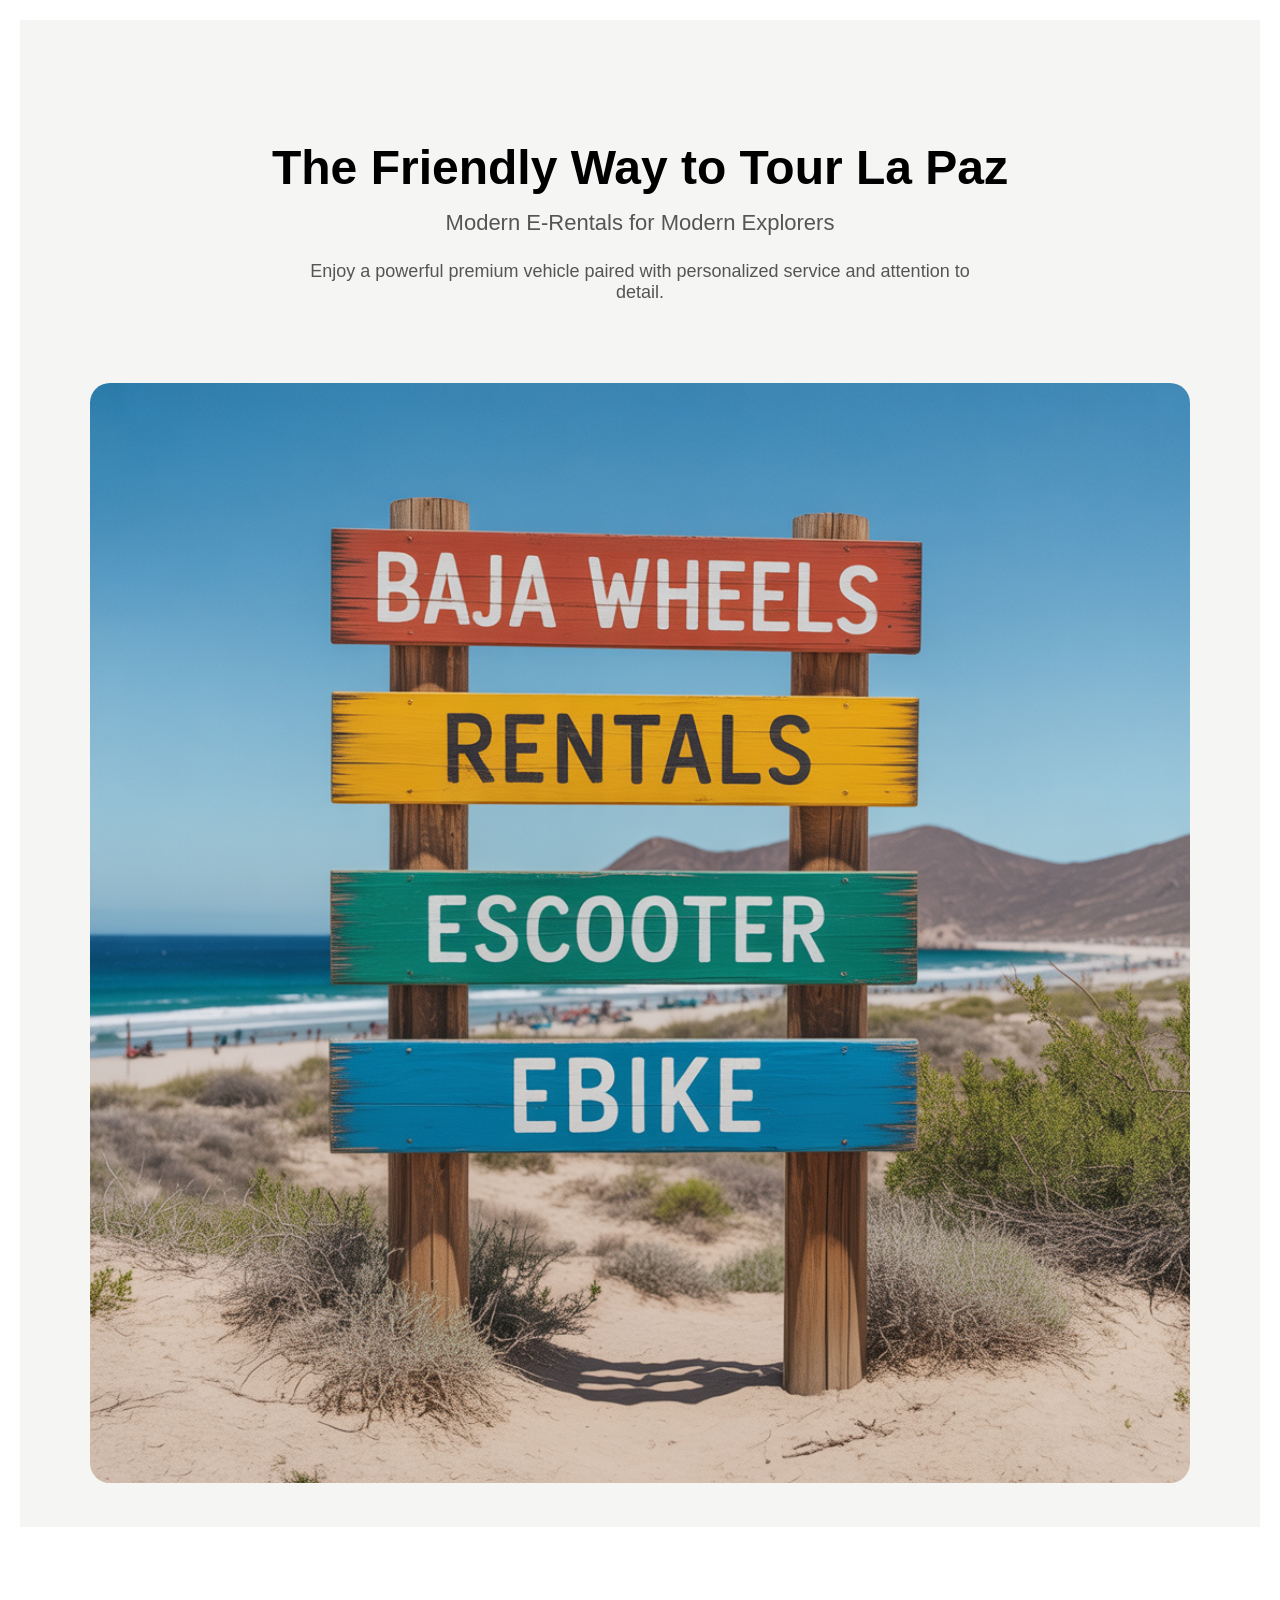
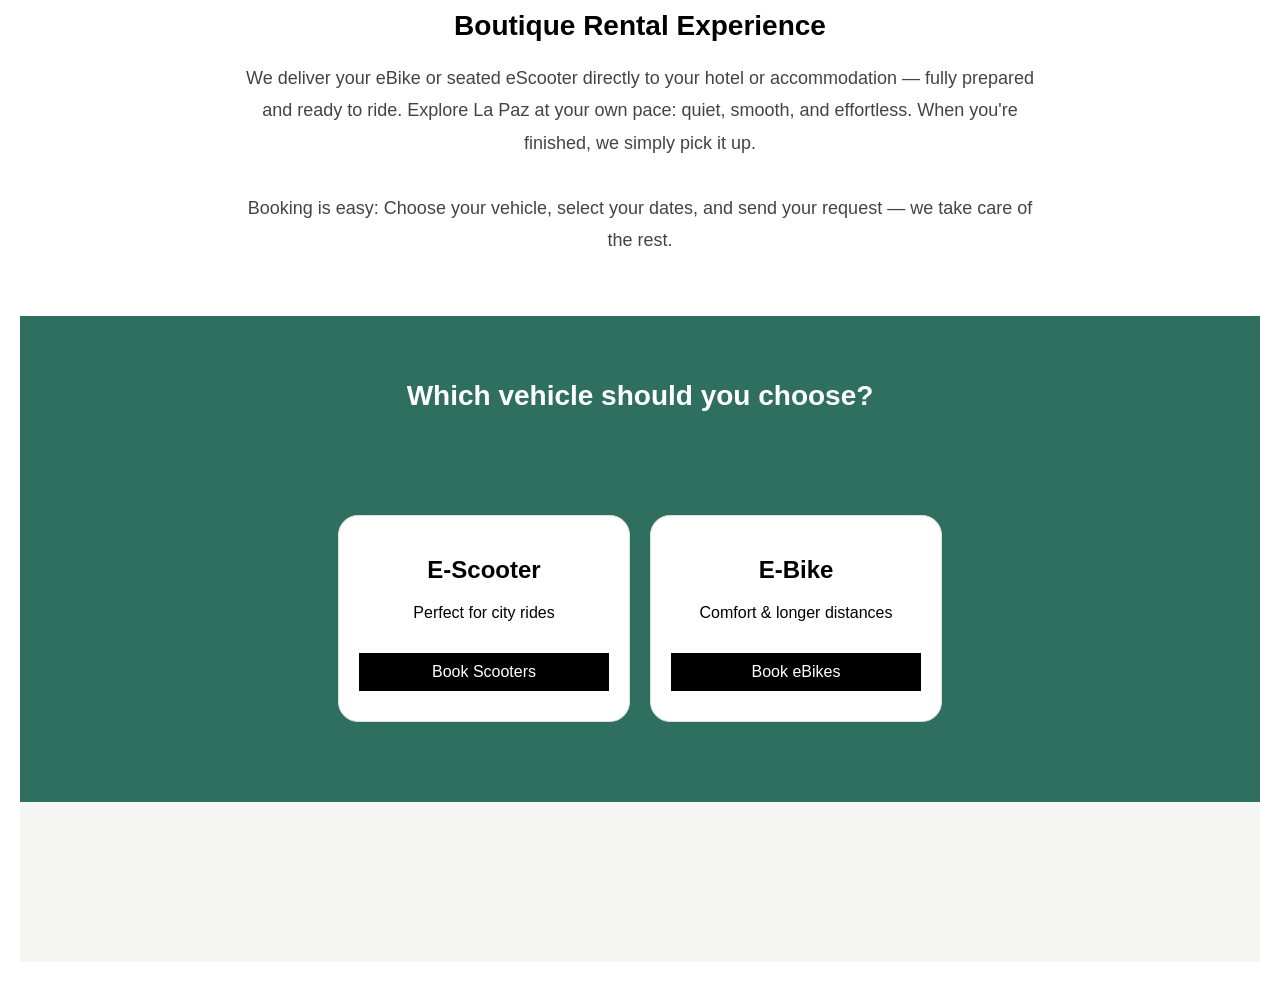
==== index.html @ d3796b8e "Add files via upload" ====
<!DOCTYPE html>
<html>
<head>



  <meta charset="UTF-8">
  <title>Scooter & E-Bike Rental</title>
  <meta name="viewport" content="width=device-width, initial-scale=1">

  

<style>
    body {     
      background: white;
      color: black;
      font-family: Arial, sans-serif;
      margin: 0;
      padding: 20px;
    }

    h1 {
      text-align: center;
    }

    .cards {
      display: flex;
      gap: 20px;
      flex-wrap: wrap;
      justify-content: center;
    }

    .card {
      border: 1px solid #ddd;
      padding: 20px;
      width: 250px;
      cursor: pointer;
      text-align: center;
      transition: 0.2s;
    }

    .card:hover {
      box-shadow: 0 5px 15px rgba(0,0,0,0.1);
    }

    .hidden {
      display: none;
    }

    input, select, button {
      width: 100%;
      padding: 10px;
      margin: 10px 0;
      font-size: 16px;
    }

    button {
      background: black;
      color: white;
      border: none;
      cursor: pointer;
    }

    #totalPrice {
      font-size: 22px;
      font-weight: bold;
      text-align: center;
      margin-top: 15px;
    }

    .info-text {
      font-size: 14px;
      margin-top: -5px;
    }
  </style>
</head>

<body>

<!-- HERO SECTION -->
<section style="text-align:center; padding:80px 20px 40px 20px; background:#f5f5f3;">

  <h1 style="font-size:48px; margin-bottom:15px;" data-i18n="header_line1">
    The Friendly Way to Tour La Paz
  </h1>

  <div style="font-size:22px; color:#555; margin-bottom:25px;" data-i18n="header_line2">
    Modern Mobility for Modern Explorers
  </div>

  <div style="max-width:700px; margin:0 auto; font-size:18px; color:#555;">
    Enjoy a powerful premium vehicle paired with personalized service and attention to detail.
  </div>

</section>


<!-- IMAGE SECTION -->
<section style="padding:40px 20px; background:#f5f5f3;">
  <div style="max-width:1100px; margin:0 auto;">
    <img src="Holzschilder.jpg"
         style="width:100%; border-radius:20px;">
  </div>
</section>


<!-- BOUTIQUE TEXT SECTION -->
<section style="text-align:center; padding:60px 20px;">

  <h2 style="font-size:28px; margin-bottom:20px;">
    Boutique Rental Experience
  </h2>

  <div style="max-width:800px; margin:0 auto; line-height:1.8; font-size:18px; color:#444;">

    We deliver your eBike or seated eScooter directly to your hotel or accommodation — fully prepared and ready to ride. Explore La Paz at your own pace: quiet, smooth, and effortless. When you're finished, we simply pick it up.
    <br><br>
    Booking is easy: Choose your vehicle, select your dates, and send your request — we take care of the rest.

  </div>

</section>


<!-- VEHICLE SECTION TITLE -->
<section style="background:#2f6f5f; padding:40px 20px;">
  <h2 style="text-align:center; color:white; font-size:28px;">
    Which vehicle should you choose?
  </h2>
</section>


<!-- VEHICLE CARDS -->
<section style="background:#2f6f5f; padding:40px 20px 80px 20px;">

  <div id="vehicleSelection" class="cards">

    <div class="card" onclick="selectVehicle('Scooter')" style="background:white; border-radius:20px;">
      <h2 data-i18n="scooter_title"></h2>
      <p data-i18n="scooter_desc"></p>
      <button style="margin-top:15px;">Book Scooters</button>
    </div>

    <div class="card" onclick="selectVehicle('eBike')" style="background:white; border-radius:20px;">
      <h2 data-i18n="ebike_title"></h2>
      <p data-i18n="ebike_desc"></p>
      <button style="margin-top:15px;">Book eBikes</button>
    </div>

  </div>

</section>


<!-- BOOKING SECTION (UNVERÄNDERT – FUNKTIONALITÄT BLEIBT) -->
<section style="padding:80px 20px; background:#f5f5f3;">

  <div id="bookingSection" class="hidden" style="max-width:600px; margin:0 auto;">

    <h2 id="vehicleTitle" style="text-align:center;"></h2>

    <label data-i18n="label_name"></label>
    <input type="text" id="customerName" required>

    <label data-i18n="label_start"></label>
    <input type="date" id="startDate">

    <label data-i18n="label_end"></label>
    <input type="date" id="endDate">

    <label data-i18n="label_quantity"></label>
    <input type="number" id="quantity" value="1" min="1">

    <label data-i18n="label_delivery"></label>
    <select id="deliveryZone"></select>

    <p class="info-text" data-i18n="delivery_info"></p>

    <div id="totalPrice">$0</div>

    <button id="whatsappBtn" onclick="sendWhatsApp()" data-i18n="btn_whatsapp"></button>

  </div>

</section>


<script src="app.js"></script>

</body>

<script src="app.js"></script>

</body>
</html>
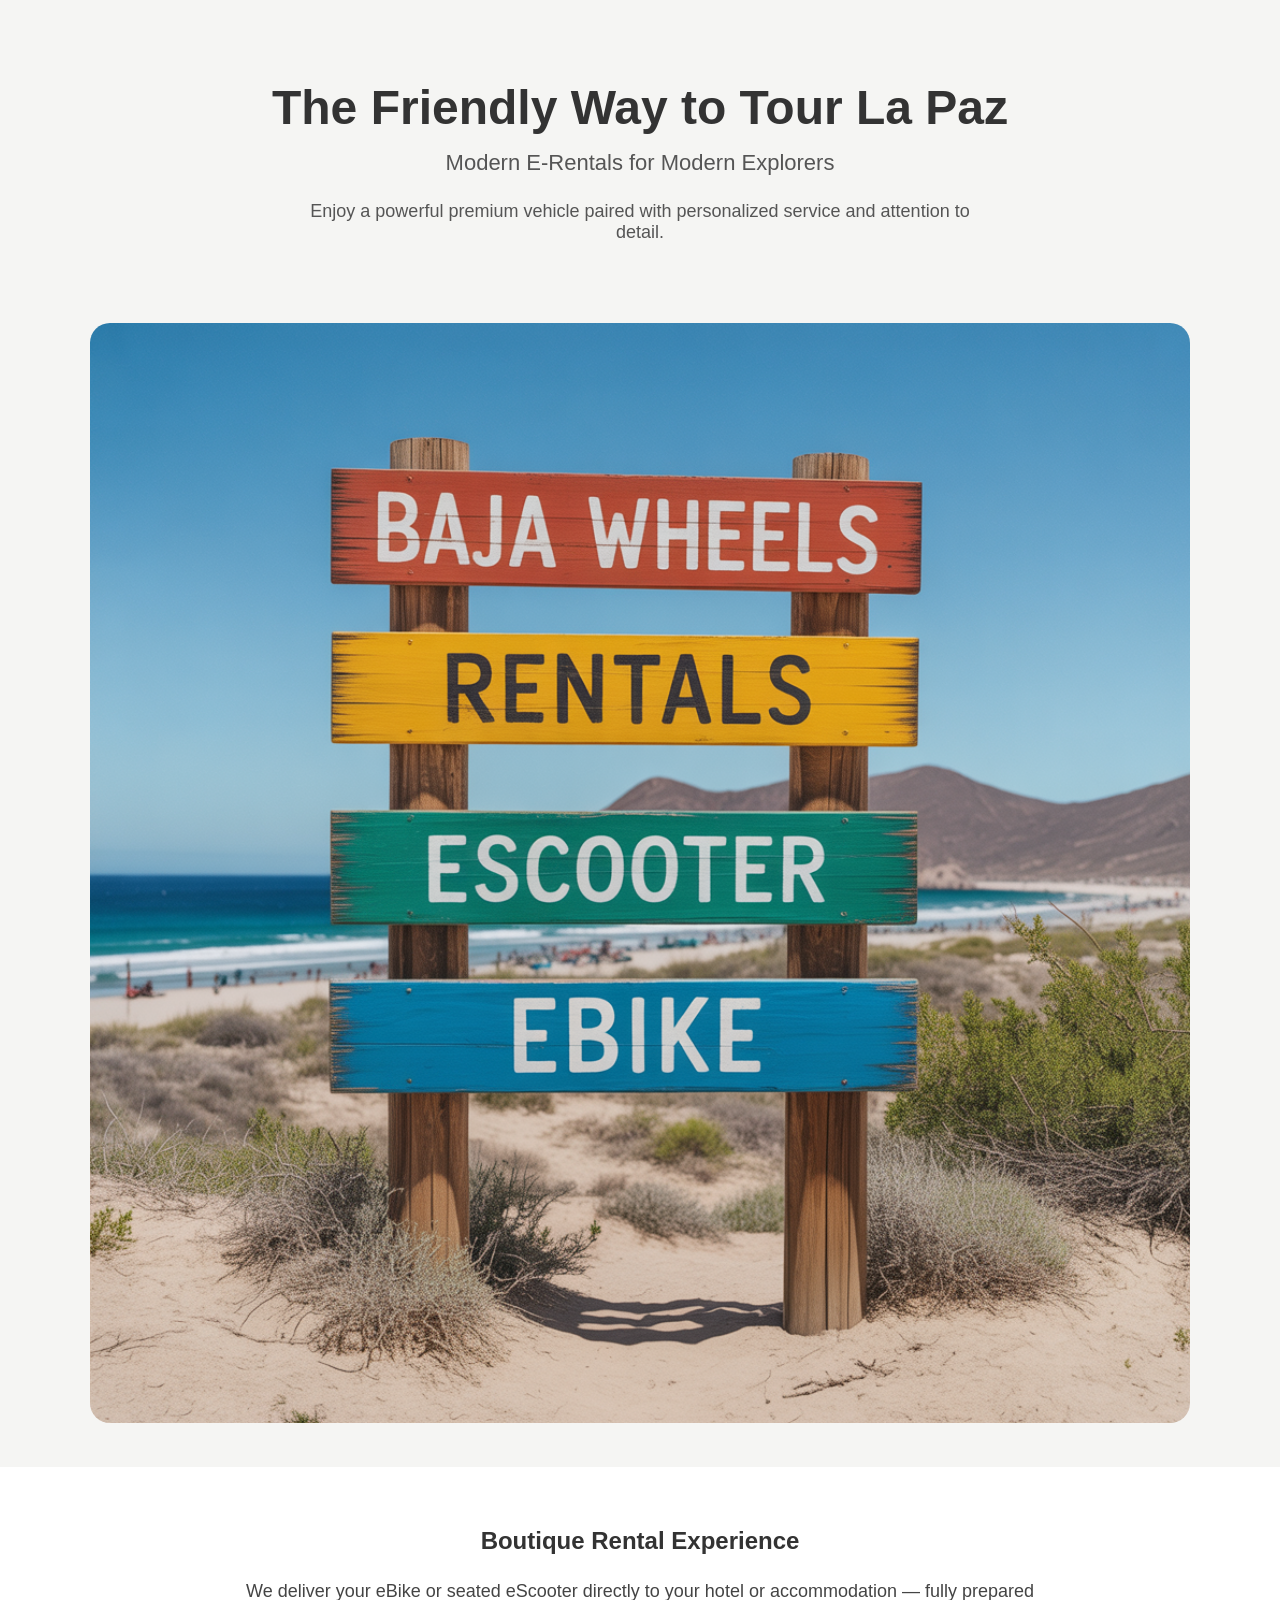
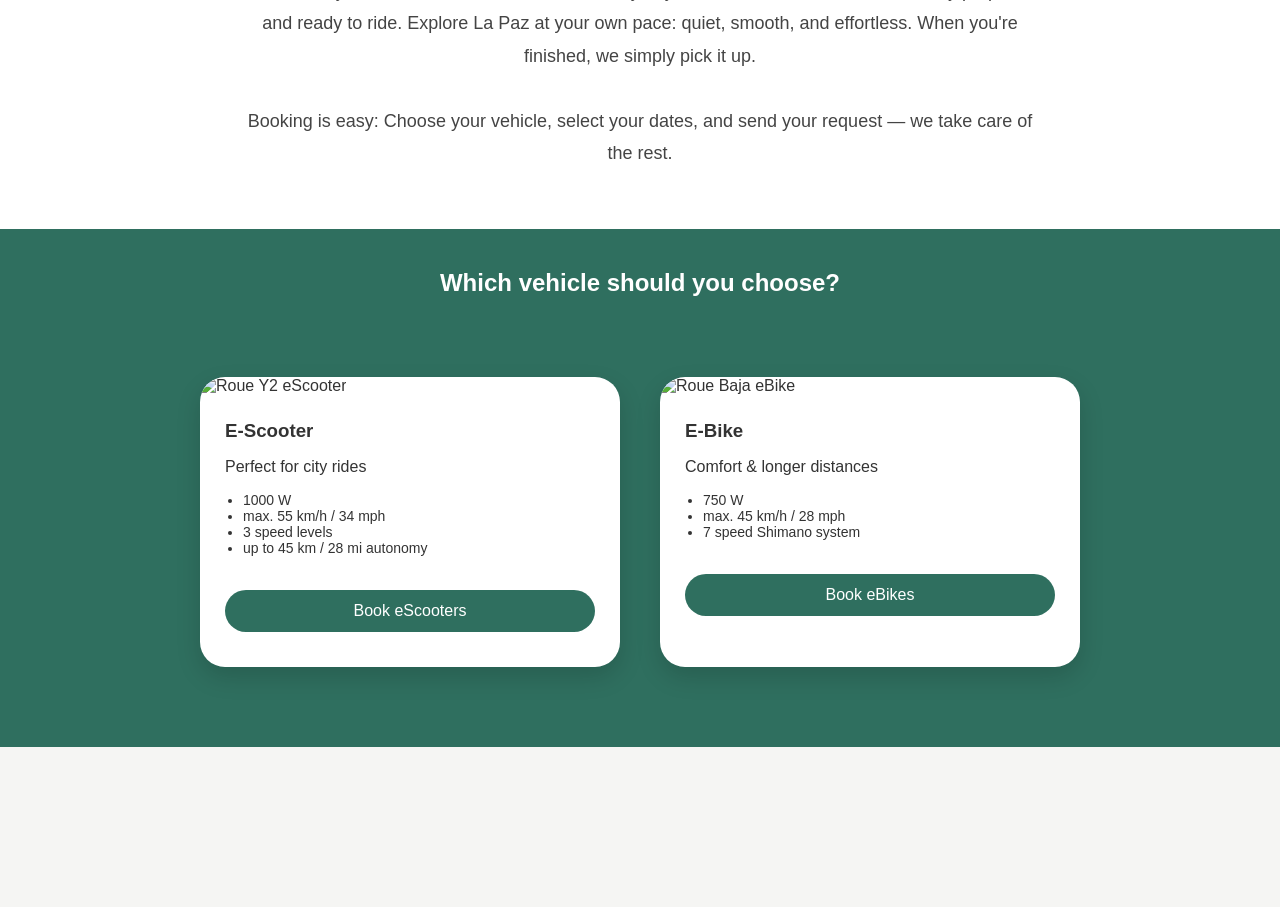
==== commit f2b721a5: "Add files via upload" ====
--- a/index.html
+++ b/index.html
@@ -1,163 +1,113 @@
 <!DOCTYPE html>
-<html>
+<html lang="en">
 <head>
-
-
-
   <meta charset="UTF-8">
   <title>Scooter & E-Bike Rental</title>
-  <meta name="viewport" content="width=device-width, initial-scale=1">
+  <meta name="viewport" content="width=device-width, initial-scale=1.0">
 
-  
-
-<style>
-    body {     
-      background: white;
-      color: black;
-      font-family: Arial, sans-serif;
-      margin: 0;
-      padding: 20px;
-    }
-
-    h1 {
-      text-align: center;
-    }
-
-    .cards {
-      display: flex;
-      gap: 20px;
-      flex-wrap: wrap;
-      justify-content: center;
-    }
-
-    .card {
-      border: 1px solid #ddd;
-      padding: 20px;
-      width: 250px;
-      cursor: pointer;
-      text-align: center;
-      transition: 0.2s;
-    }
-
-    .card:hover {
-      box-shadow: 0 5px 15px rgba(0,0,0,0.1);
-    }
-
-    .hidden {
-      display: none;
-    }
-
-    input, select, button {
-      width: 100%;
-      padding: 10px;
-      margin: 10px 0;
-      font-size: 16px;
-    }
-
-    button {
-      background: black;
-      color: white;
-      border: none;
-      cursor: pointer;
-    }
-
-    #totalPrice {
-      font-size: 22px;
-      font-weight: bold;
-      text-align: center;
-      margin-top: 15px;
-    }
-
-    .info-text {
-      font-size: 14px;
-      margin-top: -5px;
-    }
-  </style>
+  <!-- EXTERNAL STYLESHEET -->
+  <link rel="stylesheet" href="style.css">
 </head>
 
 <body>
 
 <!-- HERO SECTION -->
-<section style="text-align:center; padding:80px 20px 40px 20px; background:#f5f5f3;">
-
-  <h1 style="font-size:48px; margin-bottom:15px;" data-i18n="header_line1">
+<section class="hero">
+  <h1 data-i18n="header_line1">
     The Friendly Way to Tour La Paz
   </h1>
 
-  <div style="font-size:22px; color:#555; margin-bottom:25px;" data-i18n="header_line2">
+  <div class="hero-subtitle" data-i18n="header_line2">
     Modern Mobility for Modern Explorers
   </div>
 
-  <div style="max-width:700px; margin:0 auto; font-size:18px; color:#555;">
+  <p class="hero-text">
     Enjoy a powerful premium vehicle paired with personalized service and attention to detail.
-  </div>
-
+  </p>
 </section>
 
 
 <!-- IMAGE SECTION -->
-<section style="padding:40px 20px; background:#f5f5f3;">
-  <div style="max-width:1100px; margin:0 auto;">
-    <img src="Holzschilder.jpg"
-         style="width:100%; border-radius:20px;">
+<section class="image-section">
+  <div class="image-container">
+    <img src="Holzschilder.jpg" alt="La Paz Signs">
   </div>
 </section>
 
 
-<!-- BOUTIQUE TEXT SECTION -->
-<section style="text-align:center; padding:60px 20px;">
+<!-- BOUTIQUE TEXT -->
+<section class="boutique">
+  <h2>Boutique Rental Experience</h2>
 
-  <h2 style="font-size:28px; margin-bottom:20px;">
-    Boutique Rental Experience
-  </h2>
-
-  <div style="max-width:800px; margin:0 auto; line-height:1.8; font-size:18px; color:#444;">
-
+  <div class="boutique-text">
     We deliver your eBike or seated eScooter directly to your hotel or accommodation — fully prepared and ready to ride. Explore La Paz at your own pace: quiet, smooth, and effortless. When you're finished, we simply pick it up.
     <br><br>
     Booking is easy: Choose your vehicle, select your dates, and send your request — we take care of the rest.
-
   </div>
-
 </section>
 
 
-<!-- VEHICLE SECTION TITLE -->
-<section style="background:#2f6f5f; padding:40px 20px;">
-  <h2 style="text-align:center; color:white; font-size:28px;">
-    Which vehicle should you choose?
-  </h2>
+<!-- VEHICLE TITLE -->
+<section class="vehicle-title">
+  <h2>Which vehicle should you choose?</h2>
 </section>
 
 
 <!-- VEHICLE CARDS -->
-<section style="background:#2f6f5f; padding:40px 20px 80px 20px;">
+<section class="vehicle-section">
 
   <div id="vehicleSelection" class="cards">
 
-    <div class="card" onclick="selectVehicle('Scooter')" style="background:white; border-radius:20px;">
-      <h2 data-i18n="scooter_title"></h2>
-      <p data-i18n="scooter_desc"></p>
-      <button style="margin-top:15px;">Book Scooters</button>
+    <!-- SCOOTER -->
+    <div class="modern-card" onclick="selectVehicle('Scooter')">
+
+      <img src="Roue_Y2.jpg" alt="Roue Y2 eScooter" class="card-image">
+
+      <div class="card-content">
+        <h3 data-i18n="scooter_title"></h3>
+        <p data-i18n="scooter_desc"></p>
+
+        <ul class="specs">
+          <li>1000 W</li>
+          <li>max. 55 km/h / 34 mph</li>
+          <li>3 speed levels</li>
+          <li>up to 45 km / 28 mi autonomy</li>
+        </ul>
+
+        <button class="green-btn">Book eScooters</button>
+      </div>
     </div>
 
-    <div class="card" onclick="selectVehicle('eBike')" style="background:white; border-radius:20px;">
-      <h2 data-i18n="ebike_title"></h2>
-      <p data-i18n="ebike_desc"></p>
-      <button style="margin-top:15px;">Book eBikes</button>
+
+    <!-- EBIKE -->
+    <div class="modern-card" onclick="selectVehicle('eBike')">
+
+      <img src="Roue_Baja.jpg" alt="Roue Baja eBike" class="card-image">
+
+      <div class="card-content">
+        <h3 data-i18n="ebike_title"></h3>
+        <p data-i18n="ebike_desc"></p>
+
+        <ul class="specs">
+          <li>750 W</li>
+          <li>max. 45 km/h / 28 mph</li>
+          <li>7 speed Shimano system</li>
+        </ul>
+
+        <button class="green-btn">Book eBikes</button>
+      </div>
     </div>
 
   </div>
-
 </section>
 
 
-<!-- BOOKING SECTION (UNVERÄNDERT – FUNKTIONALITÄT BLEIBT) -->
-<section style="padding:80px 20px; background:#f5f5f3;">
+<!-- BOOKING SECTION -->
+<section class="booking-section">
 
-  <div id="bookingSection" class="hidden" style="max-width:600px; margin:0 auto;">
+  <div id="bookingSection" class="booking-container hidden">
 
-    <h2 id="vehicleTitle" style="text-align:center;"></h2>
+    <h2 id="vehicleTitle"></h2>
 
     <label data-i18n="label_name"></label>
     <input type="text" id="customerName" required>
@@ -178,16 +128,10 @@
 
     <div id="totalPrice">$0</div>
 
-    <button id="whatsappBtn" onclick="sendWhatsApp()" data-i18n="btn_whatsapp"></button>
+    <button onclick="sendWhatsApp()" data-i18n="btn_whatsapp"></button>
 
   </div>
-
 </section>
-
-
-<script src="app.js"></script>
-
-</body>
 
 <script src="app.js"></script>
 
--- a/style.css
+++ b/style.css
@@ -0,0 +1,196 @@
+/* GENERAL */
+body {
+  margin: 0;
+  font-family: Arial, sans-serif;
+  background: white;
+  color: #333;
+}
+
+h1, h2 {
+  margin: 0;
+}
+
+/* HERO */
+.hero {
+  text-align: center;
+  padding: 80px 20px 40px;
+  background: #f5f5f3;
+}
+
+.hero h1 {
+  font-size: 48px;
+  margin-bottom: 15px;
+}
+
+.hero-subtitle {
+  font-size: 22px;
+  color: #555;
+  margin-bottom: 25px;
+}
+
+.hero-text {
+  max-width: 700px;
+  margin: 0 auto;
+  font-size: 18px;
+  color: #555;
+}
+
+/* IMAGE */
+.image-section {
+  padding: 40px 20px;
+  background: #f5f5f3;
+}
+
+.image-container {
+  max-width: 1100px;
+  margin: 0 auto;
+}
+
+.image-container img {
+  width: 100%;
+  border-radius: 20px;
+}
+
+/* BOUTIQUE */
+.boutique {
+  text-align: center;
+  padding: 60px 20px;
+}
+
+.boutique-text {
+  max-width: 800px;
+  margin: 20px auto 0;
+  line-height: 1.8;
+  font-size: 18px;
+  color: #444;
+}
+
+/* VEHICLE SECTION */
+.vehicle-title {
+  background: #2f6f5f;
+  padding: 40px 20px;
+  text-align: center;
+  color: white;
+}
+
+.vehicle-section {
+  background: #2f6f5f;
+  padding: 40px 20px 80px;
+}
+
+/* CARDS */
+.cards {
+  display: flex;
+  gap: 40px;
+  flex-wrap: wrap;
+  justify-content: center;
+}
+
+.modern-card {
+  background: white;
+  border-radius: 25px;
+  overflow: hidden;
+  width: 420px;
+  box-shadow: 0 10px 25px rgba(0,0,0,0.15);
+  transition: 0.3s ease;
+  cursor: pointer;
+}
+
+.modern-card:hover {
+  transform: translateY(-6px);
+}
+
+.card-image {
+  width: 100%;
+  height: 260px;
+  object-fit: cover;
+}
+
+.card-content {
+  padding: 25px;
+}
+
+.card-content h3 {
+  margin-top: 0;
+  margin-bottom: 10px;
+}
+
+.specs {
+  padding-left: 18px;
+  font-size: 14px;
+}
+
+.green-btn {
+  background: #2f6f5f;
+  color: white;
+  border: none;
+  padding: 12px 20px;
+  border-radius: 25px;
+  margin-top: 20px;
+  cursor: pointer;
+}
+
+.green-btn:hover {
+  opacity: 0.9;
+}
+
+/* BOOKING */
+.booking-section {
+  padding: 80px 20px;
+  background: #f5f5f3;
+}
+
+.booking-container {
+  max-width: 600px;
+  margin: 0 auto;
+}
+
+.hidden {
+  display: none;
+}
+
+input, select, button {
+  width: 100%;
+  padding: 10px;
+  margin: 10px 0;
+  font-size: 16px;
+}
+
+button {
+  background: black;
+  color: white;
+  border: none;
+  cursor: pointer;
+}
+
+button:hover {
+  opacity: 0.8;
+}
+
+#totalPrice {
+  font-size: 22px;
+  font-weight: bold;
+  text-align: center;
+  margin-top: 15px;
+}
+
+.info-text {
+  font-size: 14px;
+  margin-top: -5px;
+}
+
+/* MOBILE */
+@media (max-width: 768px) {
+  .cards {
+    flex-direction: column;
+    align-items: center;
+  }
+
+  .modern-card {
+    width: 95%;
+  }
+
+  .hero h1 {
+    font-size: 34px;
+  }
+}
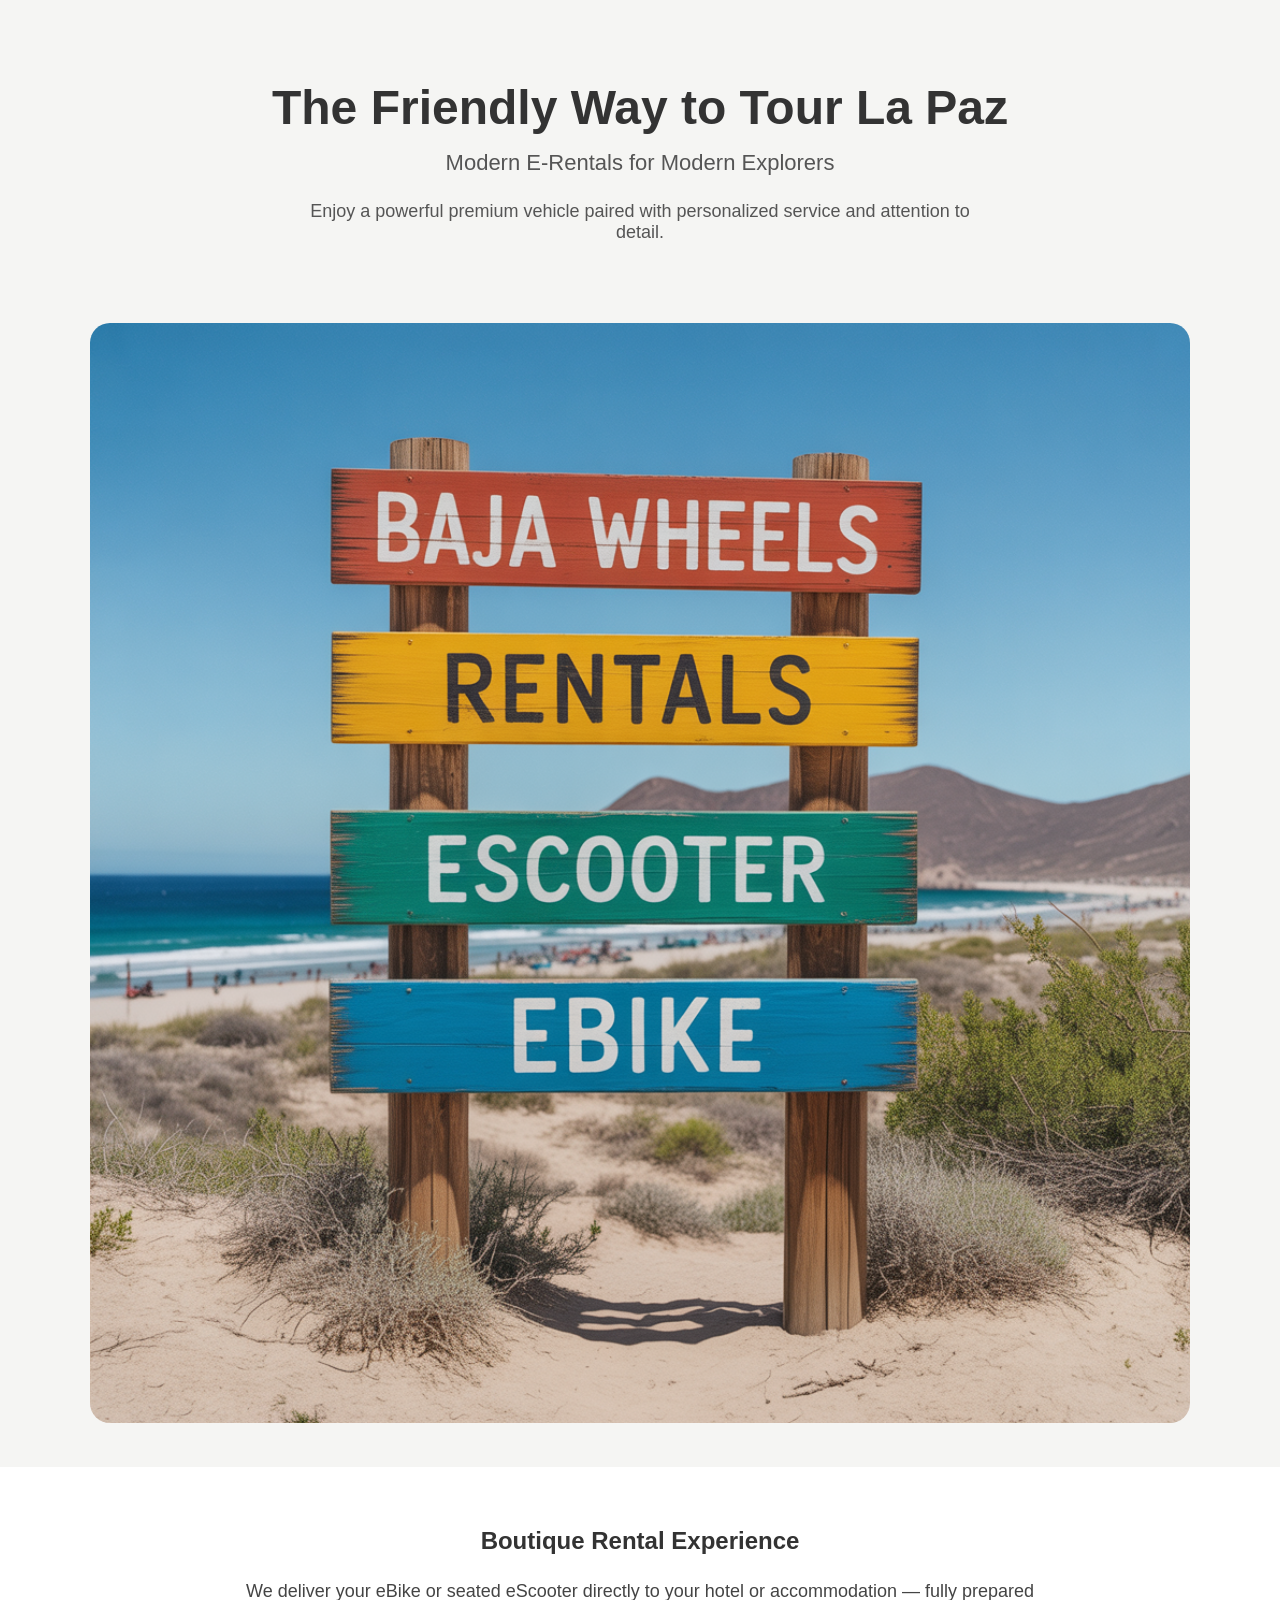
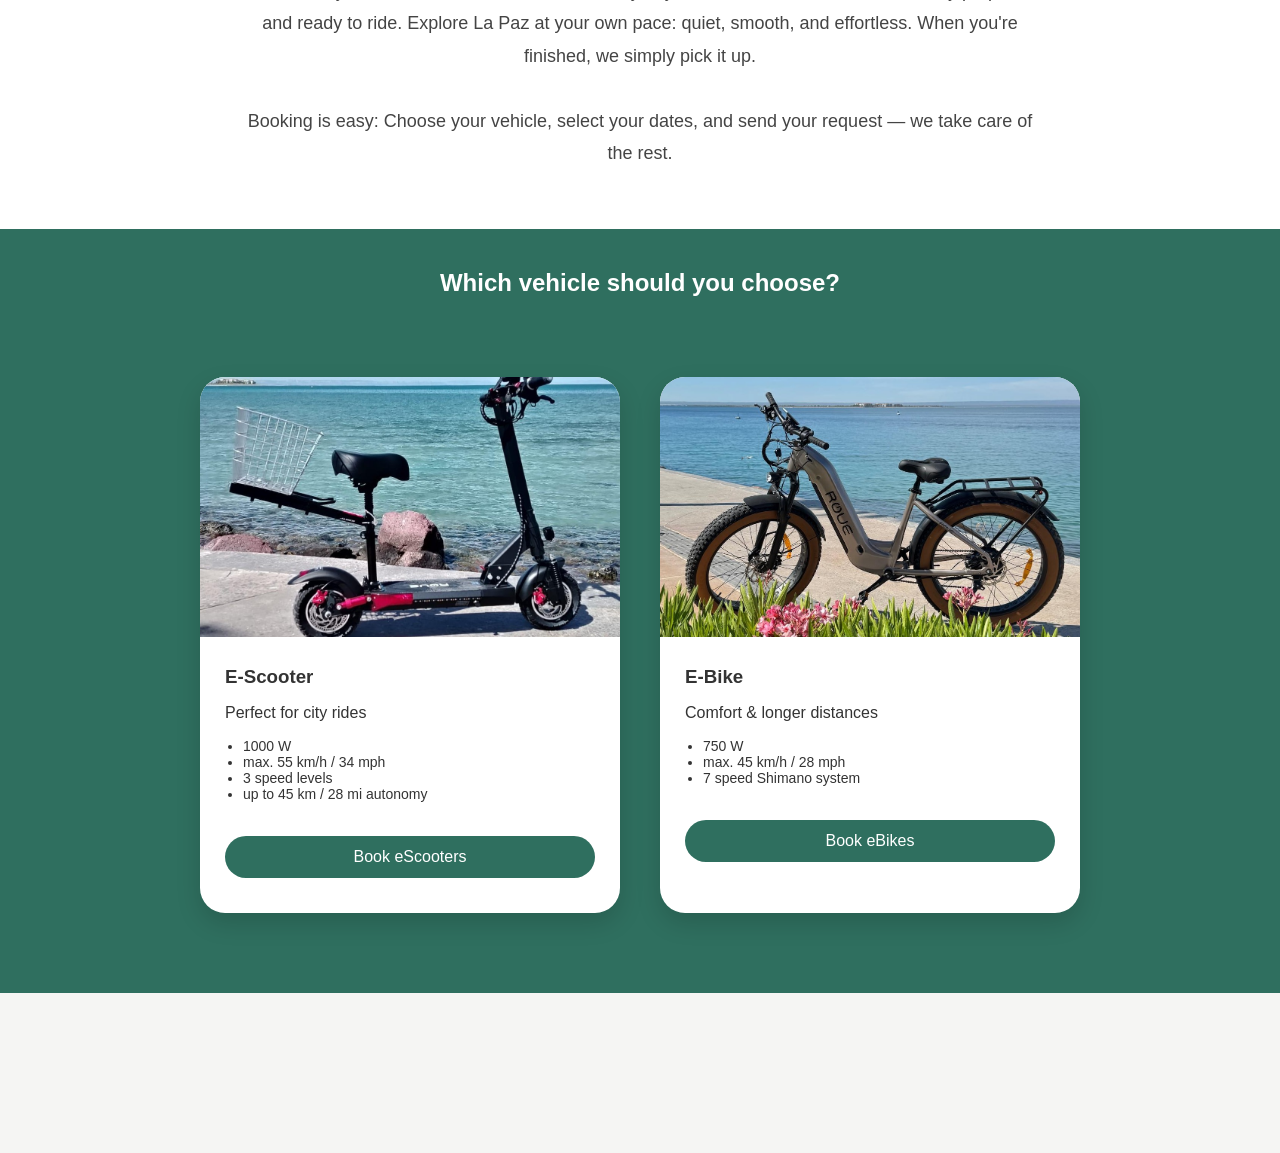
==== commit 6b15b9f8: "index.html" ====
--- a/index.html
+++ b/index.html
@@ -61,7 +61,7 @@
     <!-- SCOOTER -->
     <div class="modern-card" onclick="selectVehicle('Scooter')">
 
-      <img src="Roue_Y2.jpg" alt="Roue Y2 eScooter" class="card-image">
+      <img src="Roue_Y2.jpeg" alt="Roue Y2 eScooter" class="card-image">
 
       <div class="card-content">
         <h3 data-i18n="scooter_title"></h3>
@@ -82,7 +82,7 @@
     <!-- EBIKE -->
     <div class="modern-card" onclick="selectVehicle('eBike')">
 
-      <img src="Roue_Baja.jpg" alt="Roue Baja eBike" class="card-image">
+      <img src="Roue_Baja.jpeg" alt="Roue Baja eBike" class="card-image">
 
       <div class="card-content">
         <h3 data-i18n="ebike_title"></h3>
@@ -137,3 +137,4 @@
 
 </body>
 </html>
+
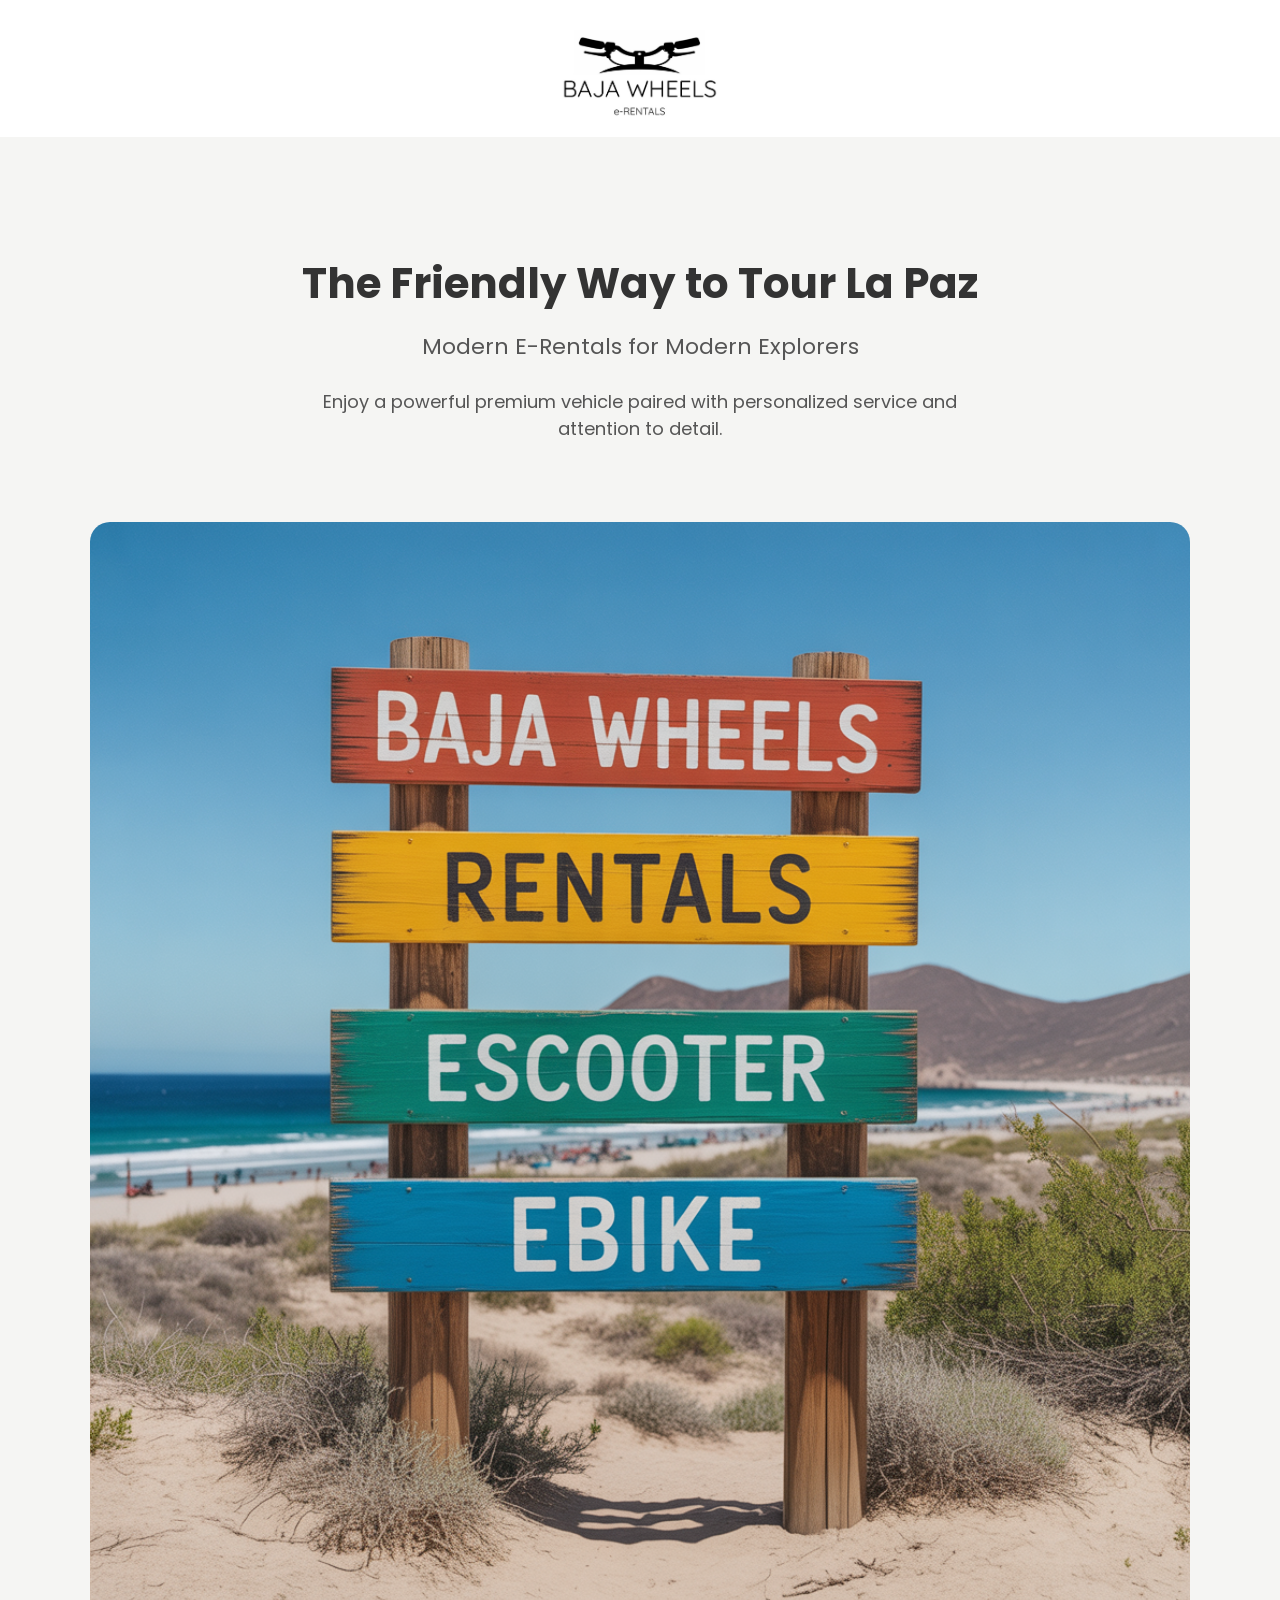
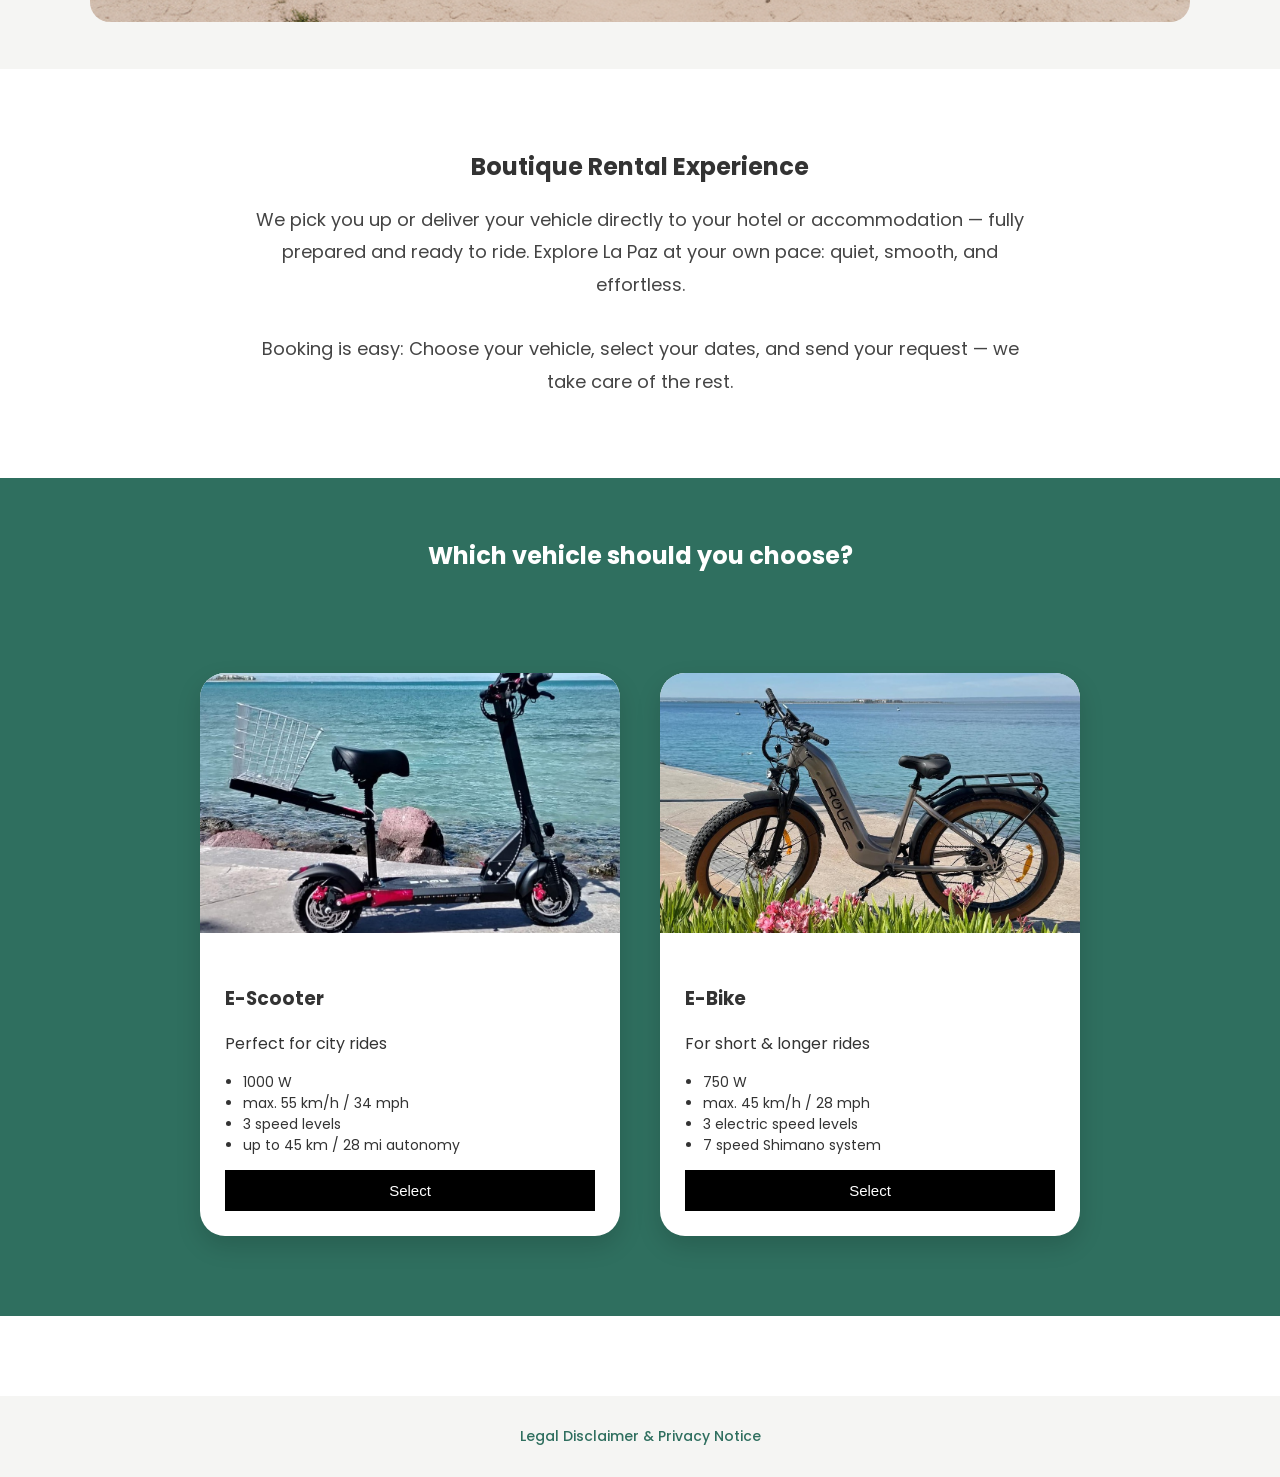
==== commit f85af30d: "Add files via upload" ====
--- a/index.html
+++ b/index.html
@@ -1,15 +1,24 @@
 <!DOCTYPE html>
 <html lang="en">
 <head>
-  <meta charset="UTF-8">
-  <title>Scooter & E-Bike Rental</title>
-  <meta name="viewport" content="width=device-width, initial-scale=1.0">
-
-  <!-- EXTERNAL STYLESHEET -->
-  <link rel="stylesheet" href="style.css">
+<meta charset="UTF-8">
+<title>Baja Wheels – Scooter & E-Bike Rental</title>
+<meta name="viewport" content="width=device-width, initial-scale=1.0">
+
+<!-- Google Font -->
+<link href="https://fonts.googleapis.com/css2?family=Poppins:wght@300;400;500;600;700&display=swap" rel="stylesheet">
+
+<!-- External CSS -->
+<link rel="stylesheet" href="style.css">
+
 </head>
-
 <body>
+
+<!-- HEADER WITH LOGO -->
+<header class="main-header">
+  <img src="logo.jpg" alt="Baja Wheels Logo" class="logo">
+</header>
+
 
 <!-- HERO SECTION -->
 <section class="hero">
@@ -27,7 +36,7 @@
 </section>
 
 
-<!-- IMAGE SECTION -->
+<!-- IMAGE -->
 <section class="image-section">
   <div class="image-container">
     <img src="Holzschilder.jpg" alt="La Paz Signs">
@@ -40,7 +49,7 @@
   <h2>Boutique Rental Experience</h2>
 
   <div class="boutique-text">
-    We deliver your eBike or seated eScooter directly to your hotel or accommodation — fully prepared and ready to ride. Explore La Paz at your own pace: quiet, smooth, and effortless. When you're finished, we simply pick it up.
+    We pick you up or deliver your vehicle directly to your hotel or accommodation — fully prepared and ready to ride. Explore La Paz at your own pace: quiet, smooth, and effortless.
     <br><br>
     Booking is easy: Choose your vehicle, select your dates, and send your request — we take care of the rest.
   </div>
@@ -55,12 +64,10 @@
 
 <!-- VEHICLE CARDS -->
 <section class="vehicle-section">
-
   <div id="vehicleSelection" class="cards">
 
     <!-- SCOOTER -->
-    <div class="modern-card" onclick="selectVehicle('Scooter')">
-
+    <div class="modern-card">
       <img src="Roue_Y2.jpeg" alt="Roue Y2 eScooter" class="card-image">
 
       <div class="card-content">
@@ -74,14 +81,15 @@
           <li>up to 45 km / 28 mi autonomy</li>
         </ul>
 
-        <button class="green-btn">Book eScooters</button>
+        <button onclick="selectVehicle('scooter', 'scooter.jpeg')">
+        Select
+        </button>
       </div>
     </div>
 
 
     <!-- EBIKE -->
-    <div class="modern-card" onclick="selectVehicle('eBike')">
-
+    <div class="modern-card">
       <img src="Roue_Baja.jpeg" alt="Roue Baja eBike" class="card-image">
 
       <div class="card-content">
@@ -91,10 +99,14 @@
         <ul class="specs">
           <li>750 W</li>
           <li>max. 45 km/h / 28 mph</li>
+          <li>3 electric speed levels</li>
           <li>7 speed Shimano system</li>
         </ul>
 
-        <button class="green-btn">Book eBikes</button>
+        <button onclick="selectVehicle('ebike', 'ebike.jpeg')">
+        Select
+        </button>
+
       </div>
     </div>
 
@@ -104,13 +116,24 @@
 
 <!-- BOOKING SECTION -->
 <section class="booking-section">
-
   <div id="bookingSection" class="booking-container hidden">
 
+      
+
+    <!-- VEHICLE IMAGE -->
+    <img id="formVehicleImage" class="form-vehicle-image" src="" alt="Vehicle">
+
+    <!-- PRICE LIST TITLE -->
+    <h3 id="priceListTitle" class="price-title">Prices (1–7 Days)</h3>
+
+    <!-- PRICE LIST -->
+    <div id="priceList" class="price-list"></div>
+
+    <!-- FORM START -->
     <h2 id="vehicleTitle"></h2>
 
     <label data-i18n="label_name"></label>
-    <input type="text" id="customerName" required>
+    <input type="text" id="customerName">
 
     <label data-i18n="label_start"></label>
     <input type="date" id="startDate">
@@ -128,13 +151,57 @@
 
     <div id="totalPrice">$0</div>
 
-    <button onclick="sendWhatsApp()" data-i18n="btn_whatsapp"></button>
-
-  </div>
-</section>
+    <div class="legal-consent">
+
+    <label class="checkbox-container">
+    <input type="checkbox" id="acceptLegal">
+    <span class="checkmark"></span>
+    <span data-i18n="legal_accept"></span>
+    </label>
+
+    </div>
+
+    <button type="button" id="whatsappBtn" onclick="sendWhatsApp()" disabled data-i18n="btn_whatsapp"></button>
+
+    <!-- BACK BUTTON -->
+    <button type="button" class="back-bottom-btn" onclick="closeForm()">
+      ← Back
+    </button>
+
+  </div>
+</section>
+
+<!-- FOOTER -->
+<footer class="footer">
+  <a href="#" onclick="openLegal()" data-i18n="legal_title">Legal Disclaimer</a>
+</footer>
+
+
+<!-- LEGAL DISCLAIMER MODAL -->
+<div id="legalModal" class="modal hidden">
+  <div class="modal-content">
+
+    <span class="close" onclick="closeLegal()">×</span>
+
+    <h2 data-i18n="legal_title"></h2>
+
+    <div data-i18n="legal_text"></div>
+
+  </div>
+</div>
 
 <script src="app.js"></script>
+
+<script>
+function openLegal() {
+  document.getElementById("legalModal").classList.remove("hidden");
+}
+
+function closeLegal() {
+  document.getElementById("legalModal").classList.add("hidden");
+}
+</script>
+
 
 </body>
 </html>
-
--- a/style.css
+++ b/style.css
@@ -1,13 +1,19 @@
-/* GENERAL */
 body {
   margin: 0;
-  font-family: Arial, sans-serif;
+  font-family: 'Poppins', sans-serif;
   background: white;
   color: #333;
 }
 
-h1, h2 {
-  margin: 0;
+/* HEADER */
+.main-header {
+  text-align: center;
+  padding: 30px 20px 10px;
+  background: white;
+}
+
+.logo {
+  height: 90px;
 }
 
 /* HERO */
@@ -18,7 +24,7 @@
 }
 
 .hero h1 {
-  font-size: 48px;
+  font-size: 42px;
   margin-bottom: 15px;
 }
 
@@ -59,13 +65,13 @@
 
 .boutique-text {
   max-width: 800px;
-  margin: 20px auto 0;
+  margin: 20px auto;
   line-height: 1.8;
   font-size: 18px;
   color: #444;
 }
 
-/* VEHICLE SECTION */
+/* VEHICLES */
 .vehicle-title {
   background: #2f6f5f;
   padding: 40px 20px;
@@ -78,7 +84,6 @@
   padding: 40px 20px 80px;
 }
 
-/* CARDS */
 .cards {
   display: flex;
   gap: 40px;
@@ -110,11 +115,6 @@
   padding: 25px;
 }
 
-.card-content h3 {
-  margin-top: 0;
-  margin-bottom: 10px;
-}
-
 .specs {
   padding-left: 18px;
   font-size: 14px;
@@ -136,27 +136,71 @@
 
 /* BOOKING */
 .booking-section {
-  padding: 80px 20px;
-  background: #f5f5f3;
+  display: flex;
+  justify-content: center;
+  padding: 40px 20px;
 }
 
 .booking-container {
-  max-width: 600px;
+  width: 100%;
+  max-width: 600px;   /* ← steuert Breite */
   margin: 0 auto;
+}
+
+.form-vehicle-image {
+  width: 100%;
+  max-height: 250px;
+  object-fit: cover;
+  border-radius: 14px;
+  margin-bottom: 20px;
+}
+
+.price-list {
+  margin-bottom: 25px;
+}
+
+.booking-form {
+  display: flex;
+  flex-direction: column;
+  gap: 15px;
 }
 
 .hidden {
   display: none;
 }
 
-input, select, button {
-  width: 100%;
-  padding: 10px;
+.cards {
+  display: flex;
+  justify-content: center;
+  gap: 40px;
+  flex-wrap: wrap;
+}
+
+
+/* FORM DESIGN */
+input, select {
+  width: 100%;
+  padding: 12px 14px;
   margin: 10px 0;
-  font-size: 16px;
+  font-size: 15px;
+  font-family: 'Poppins', sans-serif;
+  border-radius: 12px;
+  border: 1px solid #ddd;
+  background: #fafafa;
+  transition: 0.2s ease;
+}
+
+input:focus, select:focus {
+  outline: none;
+  border-color: #2f6f5f;
+  background: white;
+  box-shadow: 0 0 0 2px rgba(47,111,95,0.15);
 }
 
 button {
+  width: 100%;
+  padding: 12px;
+  font-size: 15px;
   background: black;
   color: white;
   border: none;
@@ -179,18 +223,200 @@
   margin-top: -5px;
 }
 
-/* MOBILE */
-@media (max-width: 768px) {
-  .cards {
-    flex-direction: column;
-    align-items: center;
-  }
-
-  .modern-card {
-    width: 95%;
-  }
-
-  .hero h1 {
-    font-size: 34px;
-  }
-}
+.back-bottom-btn {
+  margin-top: 25px;
+  padding: 12px 18px;
+  background: transparent;
+  color: #222;                 /* dunkle Schrift */
+  border: 2px solid #222;      /* sichtbarer Rahmen */
+  border-radius: 30px;
+  font-size: 14px;
+  letter-spacing: 1px;
+  cursor: pointer;
+  transition: all 0.3s ease;
+}
+
+.back-bottom-btn:hover {
+  background: #222;
+  color: #fff;
+}
+/* FOOTER */
+.footer {
+  text-align: center;
+  padding: 30px;
+  background: #f5f5f3;
+  font-size: 14px;
+}
+
+.footer a {
+  color: #2f6f5f;
+  text-decoration: none;
+  font-weight: 500;
+}
+
+/* MODAL */
+.modal {
+  position: fixed;
+  top: 0;
+  left: 0;
+  width: 100%;
+  height: 100%;
+  background: rgba(0,0,0,0.6);
+  display: flex;
+  justify-content: center;
+  align-items: center;
+  z-index: 999;
+}
+
+.modal-content {
+  background: white;
+  padding: 40px;
+  max-width: 600px;
+  border-radius: 20px;
+  position: relative;
+  font-size: 14px;
+  line-height: 1.6;
+}
+
+.close {
+  position: absolute;
+  top: 15px;
+  right: 20px;
+  font-size: 24px;
+  cursor: pointer;
+}
+
+.modal.hidden {
+  display: none;
+}
+
+/* FORM HEADER */
+.form-header {
+  display: flex;
+  justify-content: flex-end;
+}
+
+.back-btn {
+  background: none;
+  border: none;
+  font-size: 22px;
+  cursor: pointer;
+  color: #444;
+}
+
+.back-btn:hover {
+  opacity: 0.6;
+}
+
+/* FORM VEHICLE IMAGE */
+.form-vehicle-image {
+  width: 100%;
+  height: 220px;
+  object-fit: cover;
+  border-radius: 20px;
+  margin: 15px 0;
+}
+
+/* PRICE LIST */
+.price-title {
+  margin-top: 10px;
+  font-weight: 600;
+}
+
+.price-list {
+  margin: 10px 0 20px 0;
+  font-size: 14px;
+}
+
+.price-row {
+  display: flex;
+  justify-content: space-between;
+  padding: 6px 0;
+  border-bottom: 1px solid #eee;
+}
+
+.legal-small{
+font-size:12px;
+color:#777;
+text-align:center;
+margin-top:10px;
+max-width:400px;
+margin-left:auto;
+margin-right:auto;
+line-height:1.4;
+}
+
+.modal{
+position:fixed;
+top:0;
+left:0;
+width:100%;
+height:100%;
+background:rgba(0,0,0,0.6);
+display:flex;
+align-items:center;
+justify-content:center;
+z-index:2000;
+}
+
+.modal-content{
+background:white;
+padding:30px;
+border-radius:12px;
+max-width:700px;
+max-height:80vh;
+overflow-y:auto;
+font-size:14px;
+line-height:1.6;
+}
+
+.close{
+position:absolute;
+top:20px;
+right:30px;
+font-size:24px;
+cursor:pointer;
+}
+
+.hidden{
+display:none;
+}
+
+.modal-content{
+background:white;
+padding:30px;
+max-width:700px;
+width:90%;
+max-height:80vh;
+overflow-y:auto;
+border-radius:10px;
+}
+
+.checkbox-container{
+display:flex;
+align-items:center;
+gap:10px;
+font-size:14px;
+cursor:pointer;
+}
+
+.checkbox-container input{
+width:18px;
+height:18px;
+cursor:pointer;
+}
+
+.legal-consent{
+margin:20px 0;
+}
+
+#whatsappBtn:disabled{
+opacity:0.5;
+cursor:not-allowed;
+}
+
+.modal-content strong {
+  display:block;
+  margin-top:14px;
+  font-weight:600;
+}
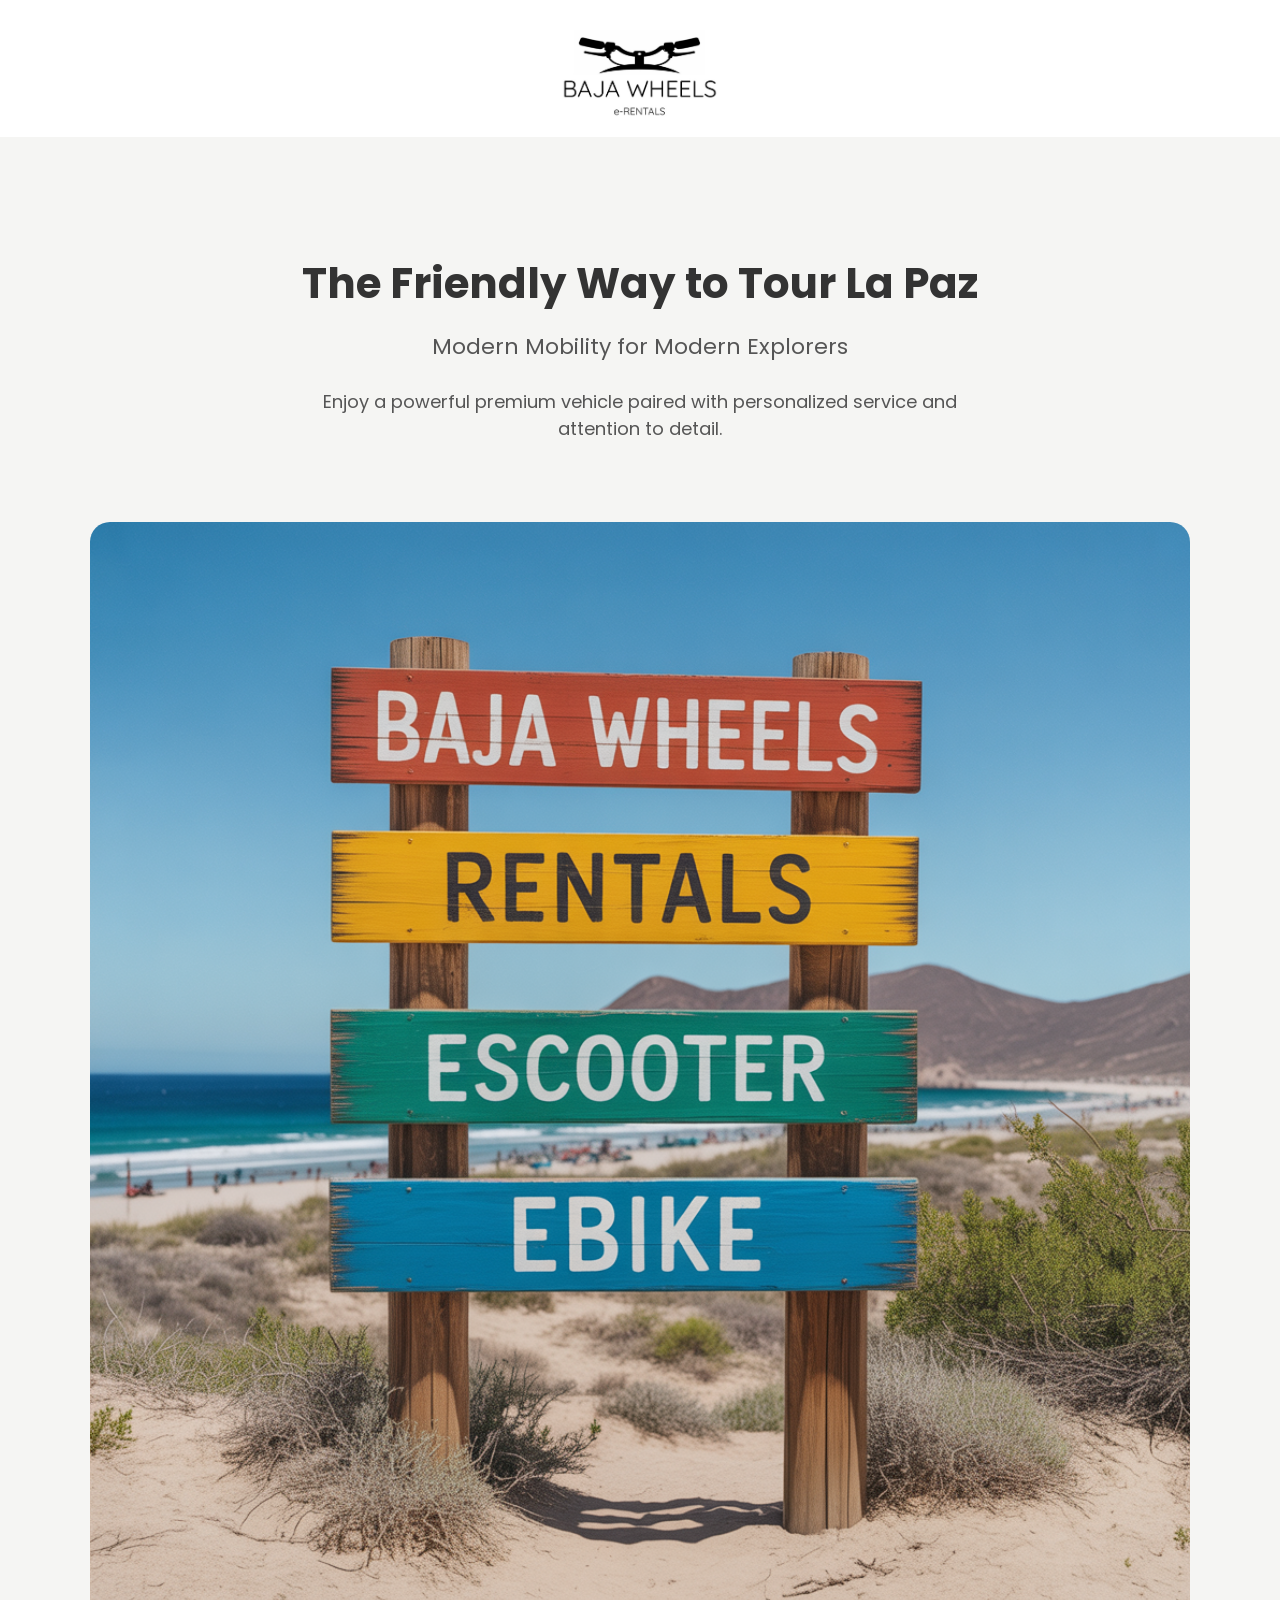
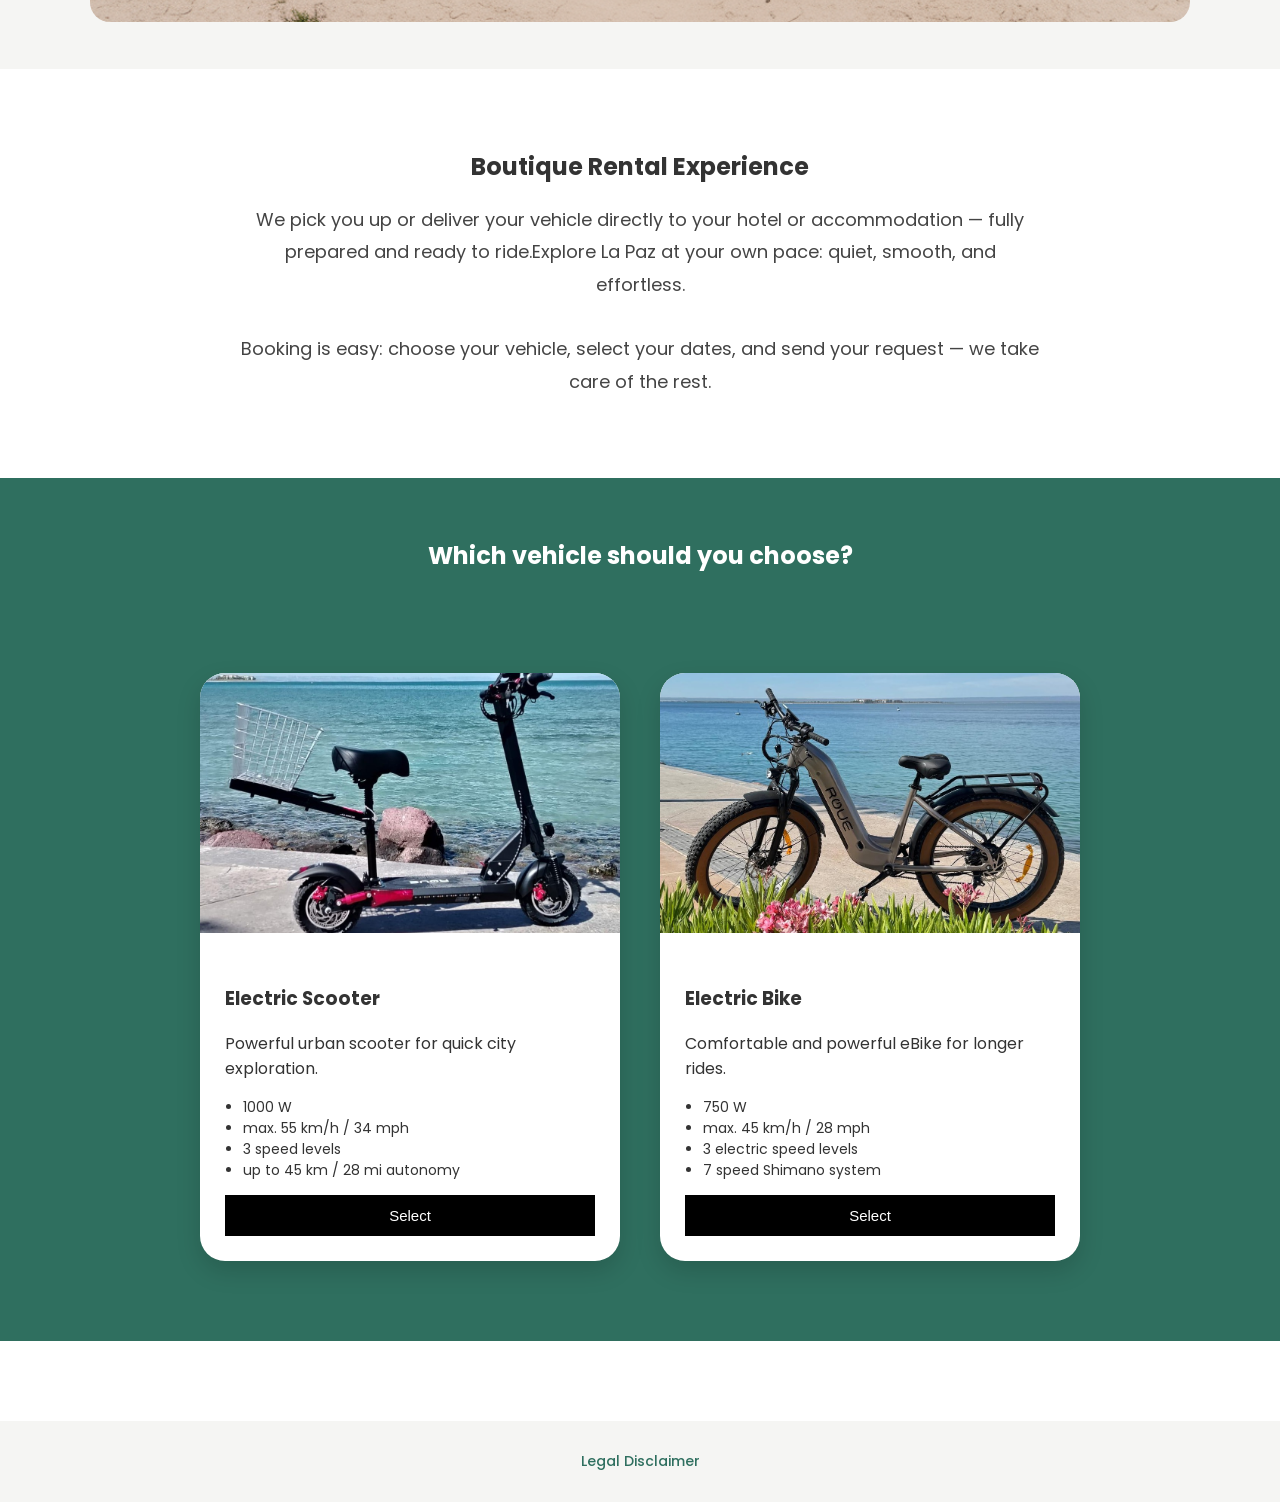
==== commit e0b977a5: "Add files via upload" ====
--- a/index.html
+++ b/index.html
@@ -2,7 +2,7 @@
 <html lang="en">
 <head>
 <meta charset="UTF-8">
-<title>Baja Wheels – Scooter & E-Bike Rental</title>
+<title id="pageTitle">Baja Wheels – Scooter & E-Bike Rental</title>
 <meta name="viewport" content="width=device-width, initial-scale=1.0">
 
 <!-- Google Font -->
@@ -22,6 +22,7 @@
 
 <!-- HERO SECTION -->
 <section class="hero">
+
   <h1 data-i18n="header_line1">
     The Friendly Way to Tour La Paz
   </h1>
@@ -30,9 +31,10 @@
     Modern Mobility for Modern Explorers
   </div>
 
-  <p class="hero-text">
+  <p class="hero-text" data-i18n="hero_text">
     Enjoy a powerful premium vehicle paired with personalized service and attention to detail.
   </p>
+
 </section>
 
 
@@ -43,22 +45,17 @@
   </div>
 </section>
 
-
 <!-- BOUTIQUE TEXT -->
 <section class="boutique">
-  <h2>Boutique Rental Experience</h2>
-
-  <div class="boutique-text">
-    We pick you up or deliver your vehicle directly to your hotel or accommodation — fully prepared and ready to ride. Explore La Paz at your own pace: quiet, smooth, and effortless.
-    <br><br>
-    Booking is easy: Choose your vehicle, select your dates, and send your request — we take care of the rest.
-  </div>
+  <h2 data-i18n="boutique_title"></h2>
+
+  <div class="boutique-text" data-i18n="boutique_text"></div>
 </section>
 
 
 <!-- VEHICLE TITLE -->
 <section class="vehicle-title">
-  <h2>Which vehicle should you choose?</h2>
+  <h2 data-i18n="vehicle_question"></h2>
 </section>
 
 
@@ -81,9 +78,13 @@
           <li>up to 45 km / 28 mi autonomy</li>
         </ul>
 
-        <button onclick="selectVehicle('scooter', 'scooter.jpeg')">
-        Select
+        <button 
+          type="button"
+          onclick="selectVehicle('scooter','scooter.jpeg')" 
+          data-i18n="btn_select">
+          Select
         </button>
+
       </div>
     </div>
 
@@ -103,8 +104,11 @@
           <li>7 speed Shimano system</li>
         </ul>
 
-        <button onclick="selectVehicle('ebike', 'ebike.jpeg')">
-        Select
+        <button 
+          type="button"
+          onclick="selectVehicle('ebike','ebike.jpeg')" 
+          data-i18n="btn_select">
+          Select
         </button>
 
       </div>
@@ -124,7 +128,7 @@
     <img id="formVehicleImage" class="form-vehicle-image" src="" alt="Vehicle">
 
     <!-- PRICE LIST TITLE -->
-    <h3 id="priceListTitle" class="price-title">Prices (1–7 Days)</h3>
+    <h3 id="priceListTitle" class="price-title" data-i18n="price_list_title"></h3>
 
     <!-- PRICE LIST -->
     <div id="priceList" class="price-list"></div>
@@ -164,9 +168,7 @@
     <button type="button" id="whatsappBtn" onclick="sendWhatsApp()" disabled data-i18n="btn_whatsapp"></button>
 
     <!-- BACK BUTTON -->
-    <button type="button" class="back-bottom-btn" onclick="closeForm()">
-      ← Back
-    </button>
+    <button type="button" class="back-bottom-btn" onclick="closeForm()" data-i18n="btn_back"></button>
 
   </div>
 </section>
--- a/style.css
+++ b/style.css
@@ -419,4 +419,16 @@
   display:block;
   margin-top:14px;
   font-weight:600;
-}+}
+
+.price-row{
+display:flex;
+justify-content:space-between;
+font-family:monospace;
+}
+
+.price{
+min-width:90px;
+text-align:right;
+}
+
